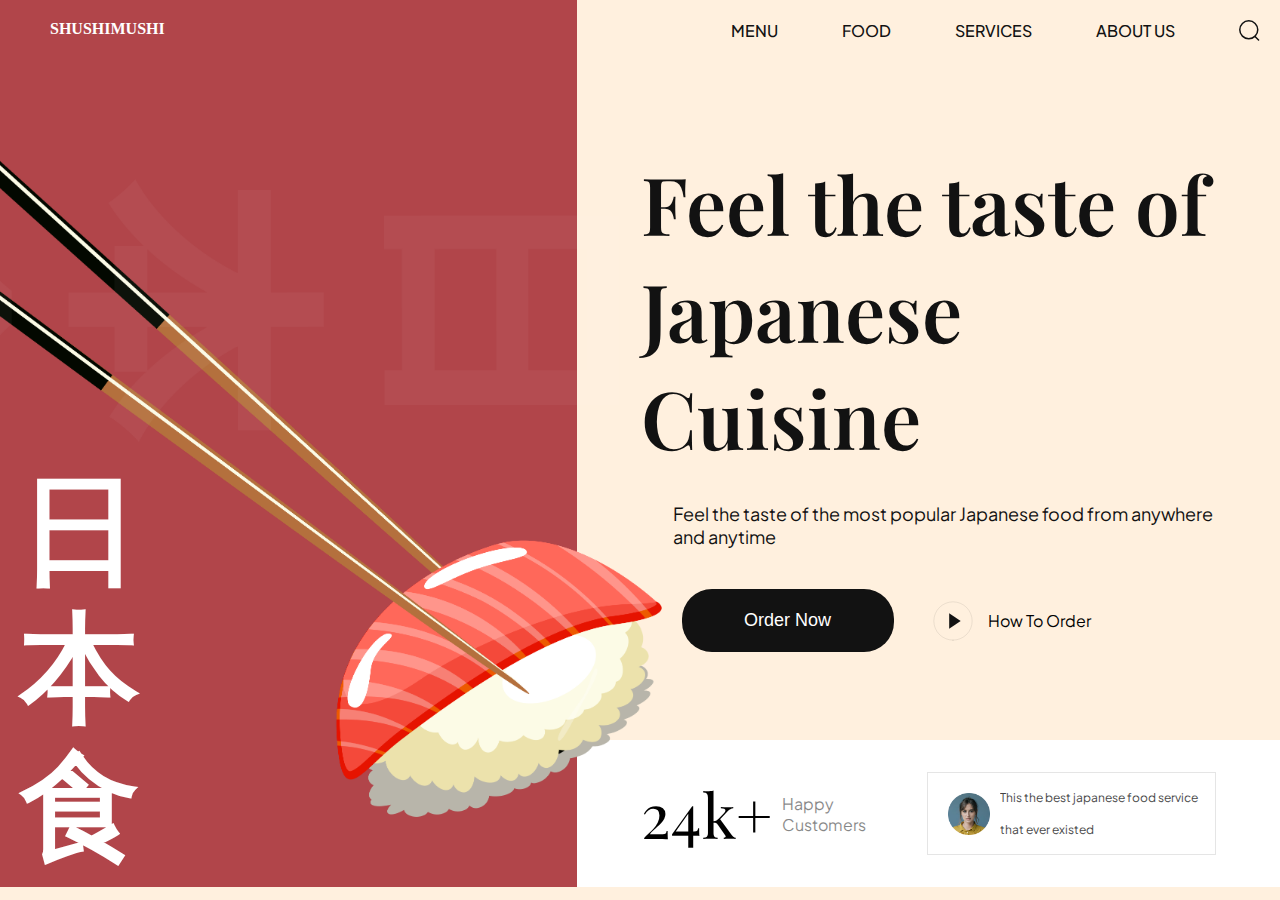
==== Sushi-Themed-Website/index.html @ c03d34ab "nav bar and herosection created" ====
<!DOCTYPE html>
<html lang="en">
<head>
    <meta charset="UTF-8">
    <meta name="viewport" content="width=device-width, initial-scale=1.0">
    <title>Shushimushi</title>
    <link rel="icon" type="image/png" href="assets\sushi-9.png"/>
    <link rel="stylesheet"  href="css/styles.css"/>
</head>
<body>
    <header>
        <nav class="header__nav">
            <div class="header__logo">
                <h4>SHUSHIMUSHI</h4>
                <div class="header__logo-overlay"></div>

            </div>
            <ul class="header__menu">
                <li>
                    <a href="#menu">Menu</a>
                </li>
                <li>
                    <a href="#food">Food</a>
                </li>
                <li>
                    <a href="#services">Services</a>
                </li>
                <li>
                    <a href="#about-us">About Us</a>
                </li>
                <img src="assets/search.svg" alt="search"/>
            </ul>
            <ul class="header__menu-mobile">
                <li>
                    <img src="assets/menu.svg" alt="menu"/>
                </li>
            </ul>

        </nav>  
    </header>
    <section class="hero">
        <div class="hero-image">
            <img src="assets/sushi-1.png" alt="sushi"/> 
            <h2>
                日 <br />
                本 <br />
                食
              </h2>
            <div class="hero-image__overlay"></div>
      
      
        </div>
        <div class="hero-content">
            <div class="hero-content-info">
                <h1>Feel the taste of Japanese Cuisine</h1>
                <p>Feel the taste of the most popular Japanese food from anywhere and anytime</p>
                <div class="hero-content__buttons">
                    <button class="hero-content__order-button">Order Now</button>
                    <button class="hero-content__play-button">
                        <img src="assets/play-circle.svg" alt="play"/>How To Order
                    </button>
                </div>
            </div>
            <div class="hero-content__testimonial">
                <div class="hero-content__customer flex-center">
                    <h4>24<span>k+</span></h4>
                    <p>Happy Customers</p>
                </div>
                <div class="hero-content__review">
                    <img src="assets/user.png" alt="user"/>
                    <p>This the best japanese food service that ever existed</p>
                </div>
            </div>
        </div>

    </section>
        
</body>
</html>
---- Sushi-Themed-Website/css/styles.css ----
@import url("https://fonts.googleapis.com/css2?family=Playfair+Display:wght@400;500;600;700;800;900&display=swap");
@import url("https://fonts.googleapis.com/css2?family=Plus+Jakarta+Sans:wght@200;300;400;500;600;700;800&display=swap");
@import url("sections/header.css");
@import url("sections/hero.css");
*{
    margin: 0;
    padding: 0;
    box-sizing: border-box;
    scroll-behavior: smooth;
}
body {
    max-width: 1280px;
    margin: 0 auto;
    background-color: var(--color-creamson);
  }
  
:root{
    --primary-color: #b1454a;
    --secondary-color: #121212;
    --primary: beige;

    --playfair-display: "Playfair Display", serif;
    --plus-jakarta-sans: "Plus Jakarta Sans", sans-serif;
    --black-200: #020202;
    --black-300: #333333;
    --black-400: #1f1e31;
    --black-500: #555555;
    --gray-100: #888888;
  
    --color-white: #fff;
    --color-creamson: #fff0de;
}

a {
    text-decoration: none;
    color: inherit;
  }
  
  
  .flex-center {
    display: flex;
    justify-content: center;
    align-items: center;
  }
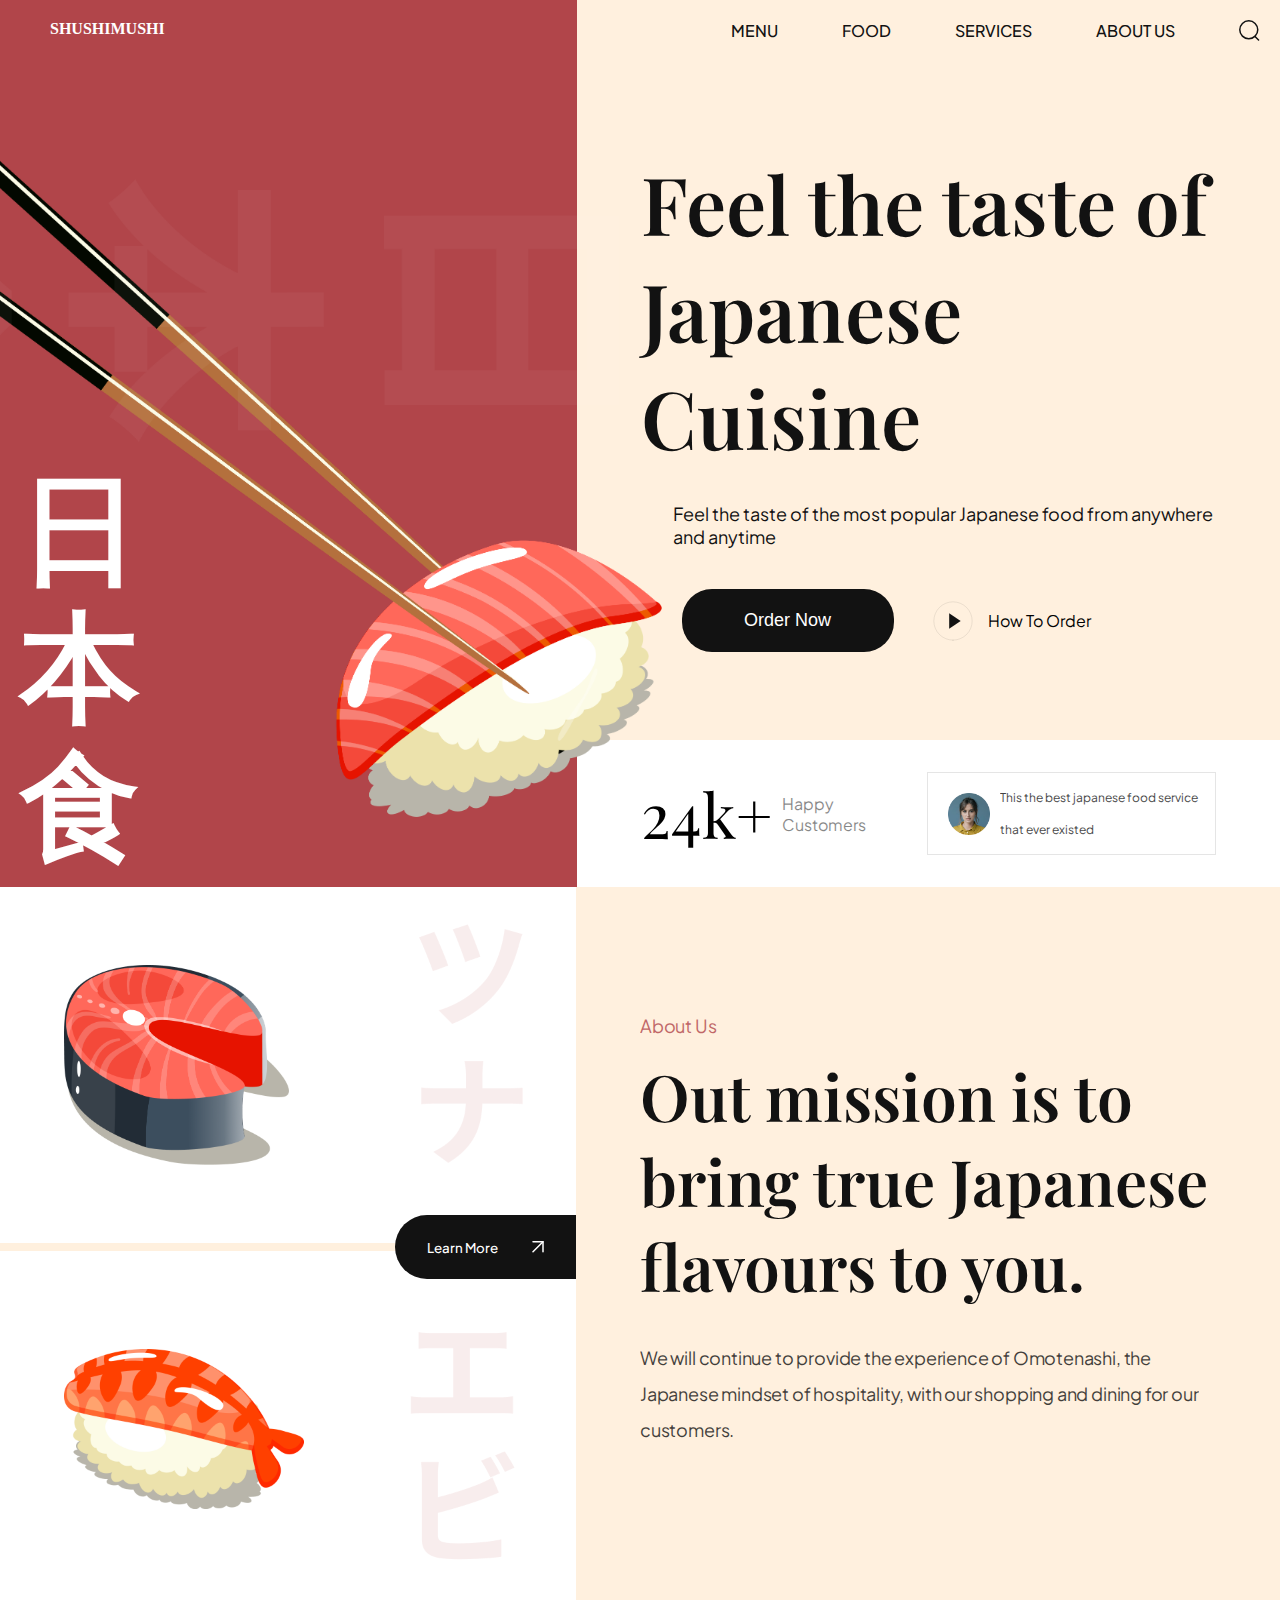
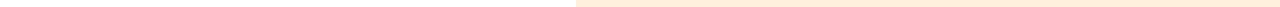
==== commit a1a3d739: "about us section created" ====
--- a/Sushi-Themed-Website/index.html
+++ b/Sushi-Themed-Website/index.html
@@ -74,6 +74,28 @@
         </div>
 
     </section>
+    <section class="about-us" id="about-us">
+        <div class="about-us__image">
+            <div class="about-us__image-sushi3">
+                <img src="assets/sushi-3.png" alt="sushi"/>
+
+            </div>
+            <button class="about-us__button">
+                Learn More
+                 <img src="assets/arrow-up-right.svg" alt="learn more"/>
+            </button>
+            <div class="about-us__image-sushi2">
+                <img src="assets/sushi-2.png" alt="sushi"/>
+
+            </div>
+
+        </div>
+        <div class="about-us__content">
+            <p class="sushi__subtitle"> About Us</p>
+            <h3 class="sushi__title">Out mission is to bring true Japanese flavours to you.</h3>
+            <p class="sushi__description">We will continue to provide the experience of Omotenashi, the Japanese mindset of hospitality, with our shopping and dining for our customers.</p>
+        </div>
+    </section>
         
 </body>
 </html>--- a/Sushi-Themed-Website/css/styles.css
+++ b/Sushi-Themed-Website/css/styles.css
@@ -2,6 +2,7 @@
 @import url("https://fonts.googleapis.com/css2?family=Plus+Jakarta+Sans:wght@200;300;400;500;600;700;800&display=swap");
 @import url("sections/header.css");
 @import url("sections/hero.css");
+@import url("sections/about.css");
 *{
     margin: 0;
     padding: 0;
@@ -41,4 +42,45 @@
     display: flex;
     justify-content: center;
     align-items: center;
-  }+  }
+  .flex-between {
+    display: flex;
+    justify-content: space-between;
+    align-items: center;
+  }
+  
+  .sushi__subtitle {
+    font-size: 18px;
+    font-weight: 400;
+    font-family: var(--plus-jakarta-sans);
+  
+    color: var(--primary-color);
+    opacity: 0.8;
+  
+    letter-spacing: -0.01em;
+  }
+  
+  .sushi__title {
+    font-size: 64px;
+    font-weight: 600;
+    font-family: var(--playfair-display);
+  
+    color: var(--secondary-color);
+  
+    margin-top: 16px;
+  }
+  
+  .sushi__description {
+    font-size: 18px;
+    font-weight: 400;
+    font-family: var(--plus-jakarta-sans);
+  
+    line-height: 36px;
+    letter-spacing: -0.01em;
+  
+    color: var(--secondary-color);
+    opacity: 0.8;
+  
+    margin: 32px 0px;
+  }
+  